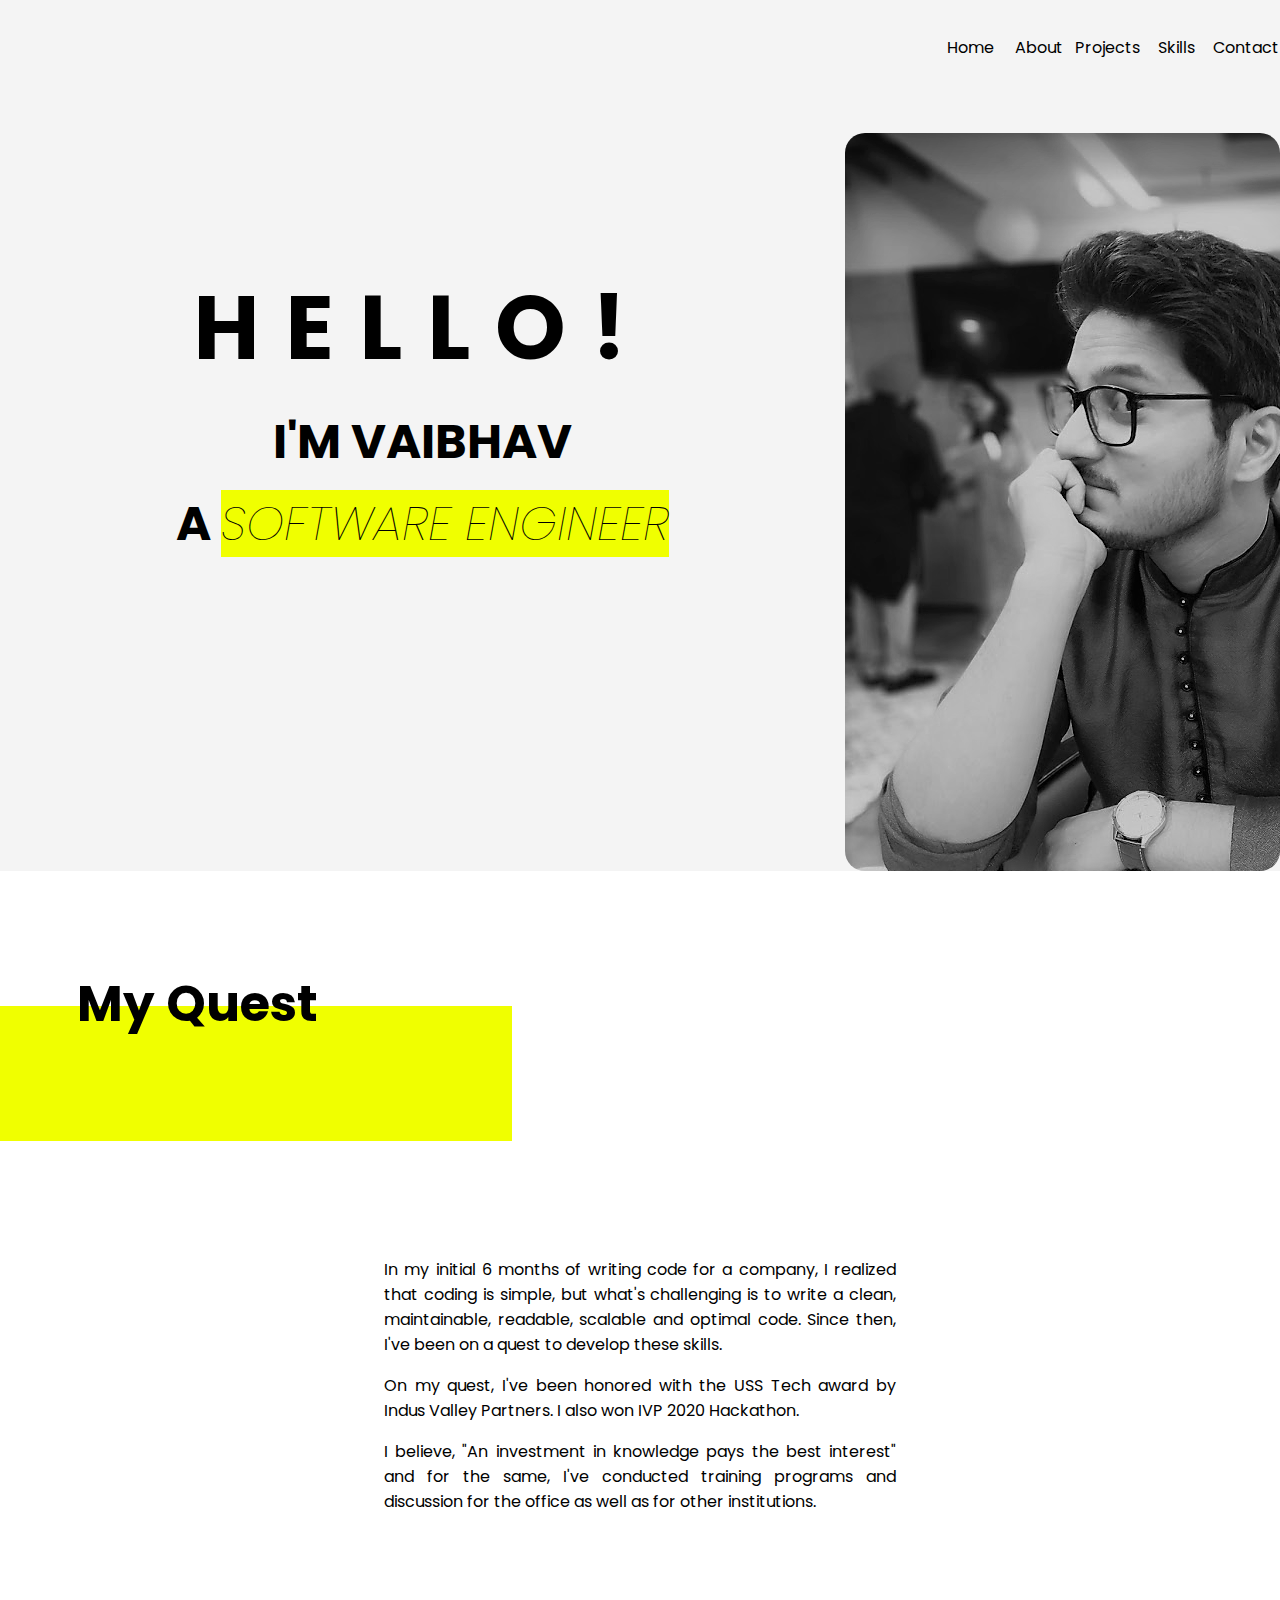
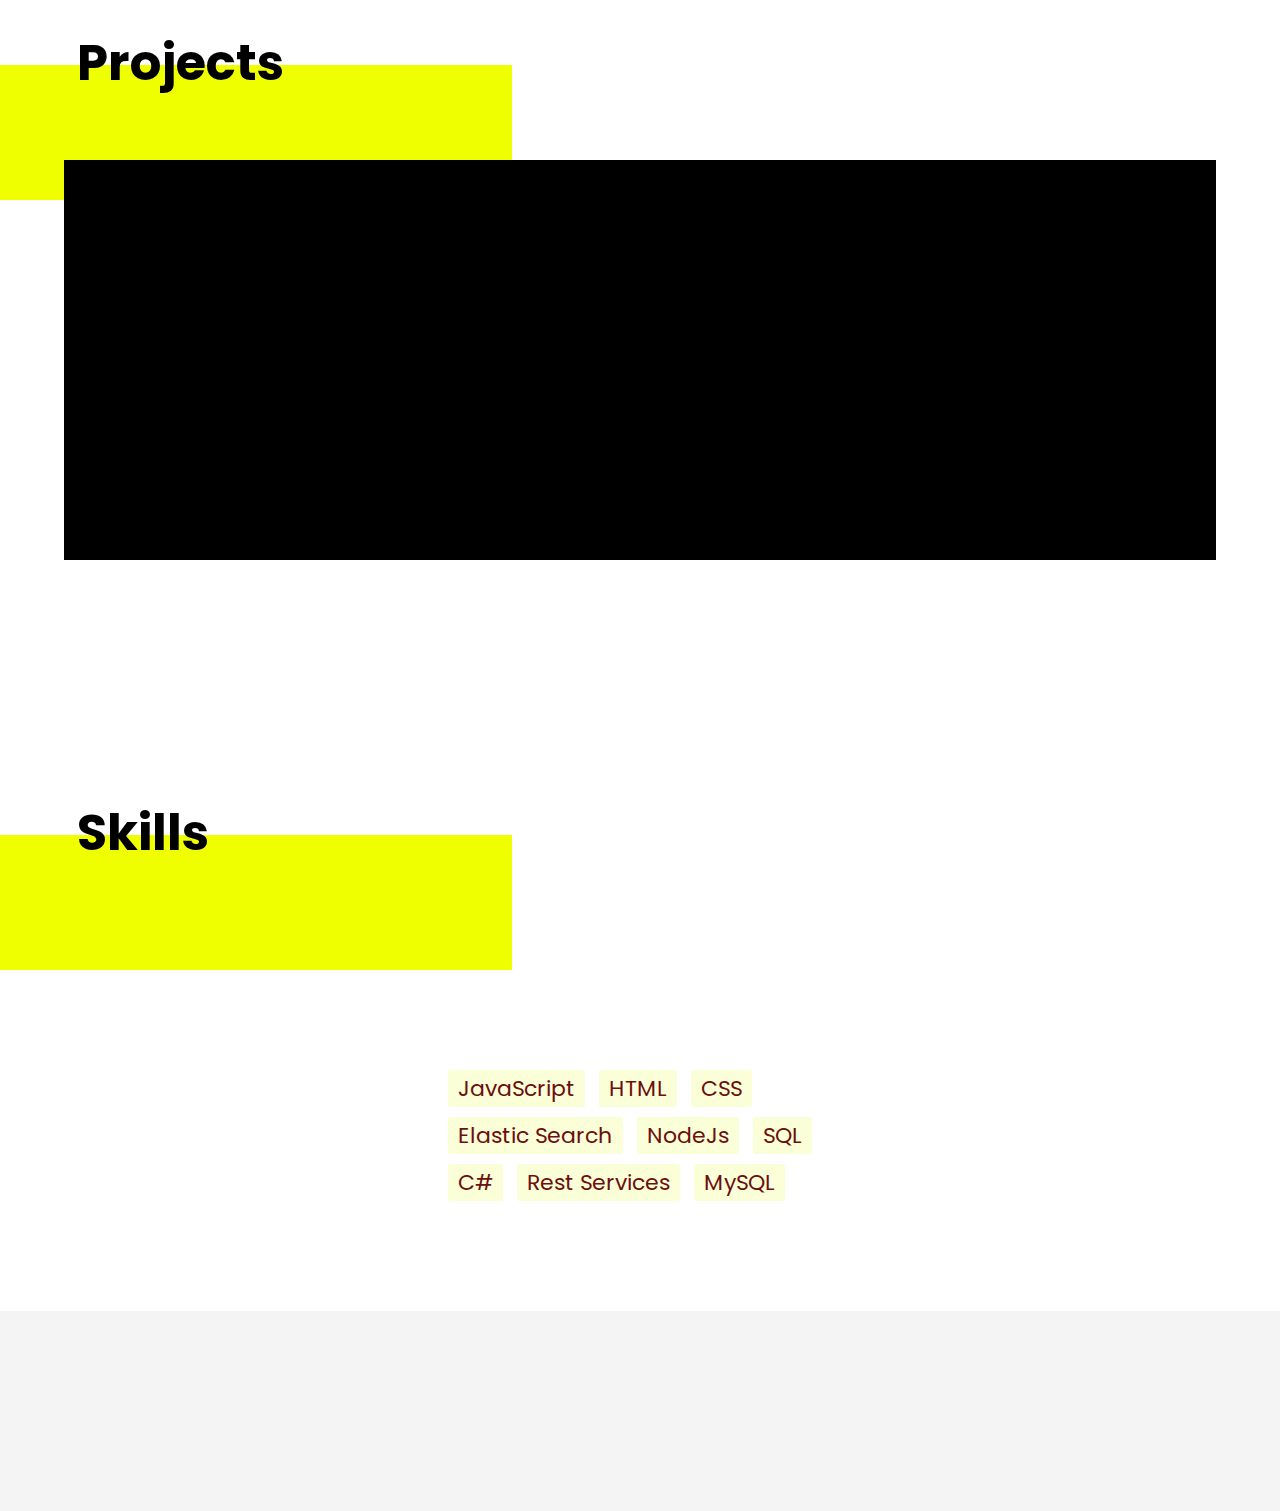
==== Index.html @ 17b0c1df "first commit" ====
<!DOCTYPE html>
<html>
<header>
	<link rel="stylesheet" type="text/css" href="css/portfolio.css">
	<link href="https://fonts.googleapis.com/css?family=Poppins&display=swap" rel="stylesheet">
</header>
<body>
	<div id="header">
		<div id="leftHeader"></div>
		<div id="rightHeader">
			<div id="navBar">
				<ul>
					<li>Home</li>
					<li>About</li>
					<li>Projects</li>
					<li>Skills</li>
					<li>Contact</li>
				</ul>
			</div>
		</div>
	</div>
	<div id="landingPage">
		<div id="leftPanel">
			<h1>
				<!-- <p>Hi! I'm Vaibhav Kumar</p>
				<p>A
					<span class="highlight">software engineer</span>
				</p> -->
				<p id="hello">HELLO!</p>
				<p id="vaibhav">I'm Vaibhav</p>
				<p id="engineer">A
					<span class="highlight"><i>software engineer</i></span>
				</p>
			</h1>			
		</div>
		<div id="rightPanel">
			<div id="image"></div>
		</div>
	</div>
	<div id="about">
		<div class="subheader">
			<div class="title"></div>
			<div class="yellowDiv">
				<h1>My Quest</h1>
			</div>
		</div>
		<div id="aboutContent">
			<p>In my initial 6 months of writing code for a company, I realized that coding is simple, but what's challenging is to write a clean, maintainable, readable, scalable and optimal code. Since then, I've been on a quest to develop these skills. </p>
			<p>On my quest, I've been honored with the USS Tech award by Indus Valley Partners. I also won IVP 2020 Hackathon.</p>
			<p>I believe, "An investment in knowledge pays the best interest" and for the same, I've conducted training programs and discussion for the office as well as for other institutions.</p>
			</p>
		</div>
	</div>
	<div id="projects">
		<div class="subheader">
			<div class="title"></div>
			<div class="yellowDiv">
				<h1>Projects</h1>
			</div>
		</div>
		<div id="projectsContent">			
		</div>
	</div>
	<div id="skills">		
		<div class="subheader">
			<div class="title"></div>
			<div class="yellowDiv">
				<h1>Skills</h1>
			</div>
		</div>				
		<div id="skillsContent">
			<div id="content">
				<span>JavaScript</span>
				<span>HTML</span>
				<span>CSS</span>
				<span>Elastic Search</span>
				<span>NodeJs</span>
				<span>SQL</span>
				<span>C#</span>								
				<span>Rest Services</span>
				<span>MySQL</span>
			</div>			
		</div>
	</div>
	<div id="footer"></div>
</body>
</html>
---- css/portfolio.css ----
body {
	margin: 0;
    font-family: 'Poppins', sans-serif;
}

#header {
	min-width: 980px;	
	width: 100%;
	height: 133px;
	background-color: #f4f4f4;
	display: flex;
}

#header #leftHeader{
	width: 70%;
	height: 100%;
}

#header #rightHeader{
	width: 30%;
	height: 100%;
}


#header #rightHeader #navBar ul{
	list-style:none;
	display: flex;
	margin-top: 9%;
}

#header #rightHeader #navBar ul li{ 
	width: 72px;
    height: 24px;
    text-align: center;
}

#hello {
	font-size: 90px;
    margin: 0;
    letter-spacing: 25px;
}

#vaibhav {
	font-size: 48px;
	margin-top: 0px !important;
}

#engineer {
	font-size: 48px;
}

.highlight {
	background-color: #f0ff00;
	font-weight: 100;
}

#landingPage {
	min-width: 980px;	
	width: 100%;
	height: 738px;	
	display: flex;
	background-color:#f4f4f4;
}

#landingPage #leftPanel {
	width: 66%;
	height: 100%;	
	background-color: #f4f4f4;
	font-size: 32px;
}

#landingPage #leftPanel h1 {
	text-align: center;
    margin-top: 15%;
    text-transform: uppercase;
}

#landingPage #leftPanel h1 p{
	margin:10px;
}

#landingPage #rightPanel {
	width: 34%;
	height: 100%;	
}

.subheader {
	height: 270px;
	width: 100%;
}

.title {
	height: 50%;
}

.yellowDiv {
	height: 50%;
	width: 40%;
	background-color: #f0ff00;
}

 .yellowDiv h1 {
 	position: relative;
    top: -40px;
    margin: 0;
    margin-left: 15%;
    font-size: 50px;
 }

 #rightPanel #image {
 	background-image: url("../images/dp.png");
 	height: 100%;
 	width: 100%;
 	border-radius: 20px;
 }

#about #aboutContent {
	width: 40%;
    text-align: justify;
    margin: auto; 
    padding-top: 100px;   
}

#projects #projectsContent {
	background-color: black;
    width: 90%;
    margin: auto;
    height: 400px;
    position: relative;
    top: -40px;
}

#skills {
	width: 100%;
	margin-top: 100px;
}

#skills .skillsSection {
	width: 40%;
    height: 800px;
    background-color: #f4f4f4;
    margin: auto;
    margin-top: 100px;
}

.verticalYellowDiv {
	height: 650px;
    background-color: #f0ff00;
    width: 100px;
    position: relative;
    margin-left: 93%;
    top: 70px;
}

#skills span{
    font-size: 22px;
    background-color: #fbffd7;
    padding: 2px 10px 2px 10px;
    border-radius: 2px;
    margin: 0px 10px 10px 0px;
    color: #6b0f0f;
    display: inline-block;
}

.grey {
	background-color: #E0E0E0;
}

.black {
	background-color: #0f0e0e;
	color: white;
}

#skillsContent {
	width: 100%;
}

#skillsContent #content {
	width: 30%;
	margin: 100px auto 100px auto;
}

#footer {
	background-color: #f4f4f4;
	height: 200px;
	width: 100%;
}
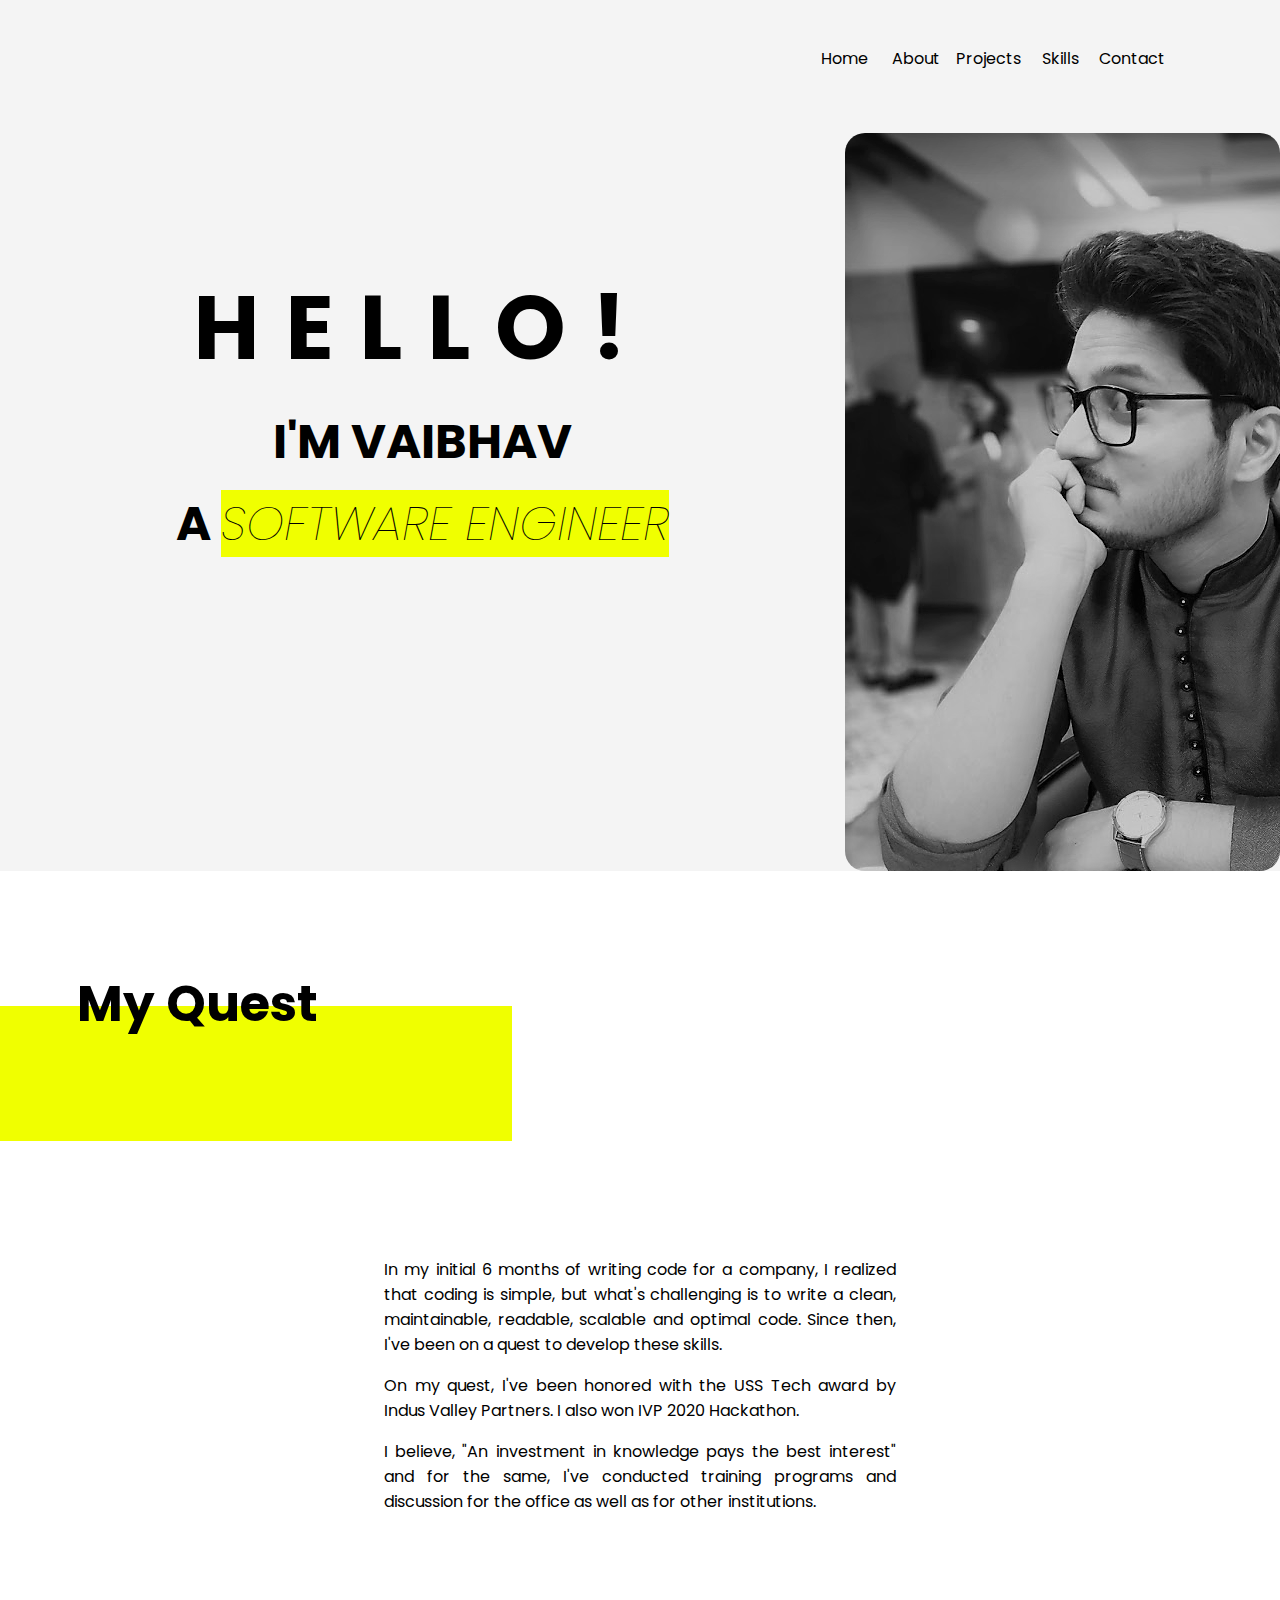
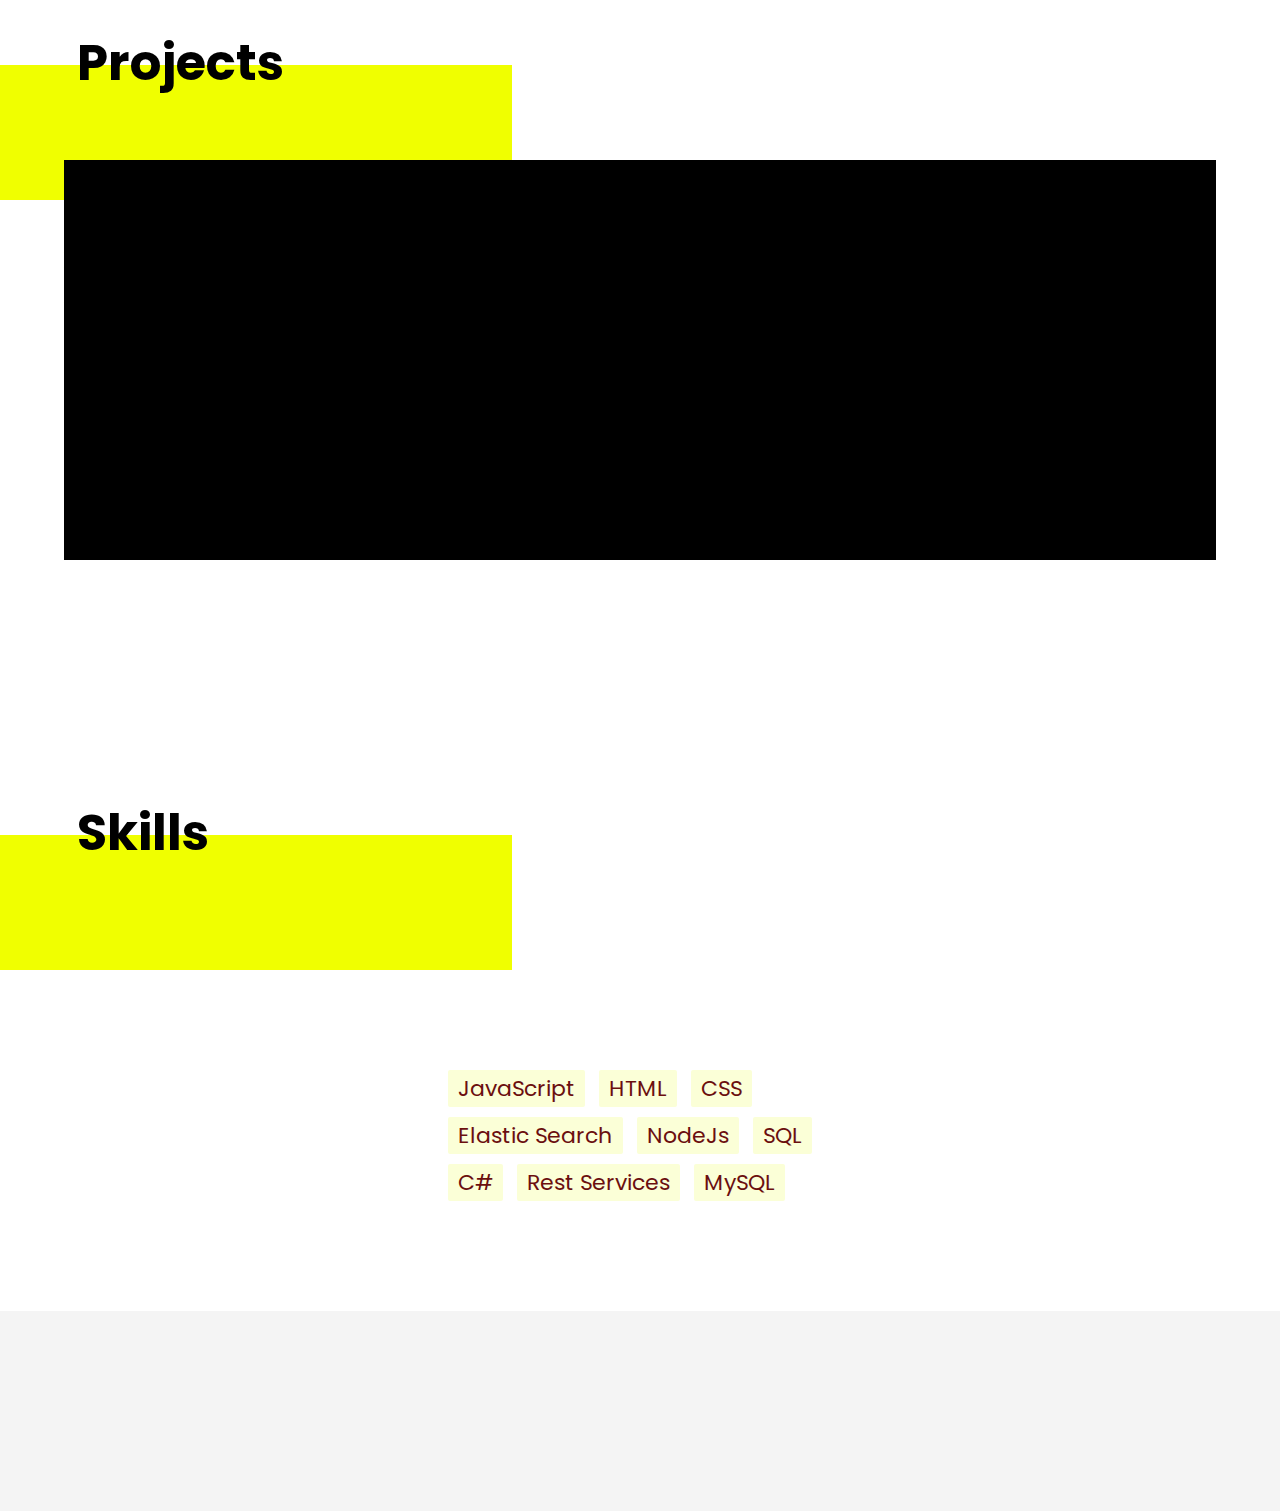
==== commit 2f6c8e70: "-- changelog:    1. Updated index    2. Updated css    3. removed dp2    4. Edited dp" ====
--- a/Index.html
+++ b/Index.html
@@ -58,7 +58,23 @@
 				<h1>Projects</h1>
 			</div>
 		</div>
-		<div id="projectsContent">			
+		<div id="projectsContent">	
+			<div id="projectsInnerContent">
+				<div id="ivpPolaris">
+					<div id="ivpImage"></div>
+					<div id="polaris" class="projectSubheader">IVP Polaris</div>
+					<div id="learnMore" class="learnMore"><i>Learn More</i></div>
+				</div>
+				<div id="ivpHackthon">
+					<div class="projectSubheader">IVP Hackthon</div>
+					<div class="learnMore"><i>Learn More</i></div>
+				</div>
+				<div id="ThinkLearnGrow">
+					<div id="ivpImage"></div>
+					<div class="projectSubheader">Think, Learn & grow</div>
+					<div  class="learnMore"><i>Learn More</i></div>
+				</div>
+			</div>			
 		</div>
 	</div>
 	<div id="skills">		
--- a/css/portfolio.css
+++ b/css/portfolio.css
@@ -12,12 +12,31 @@
 }
 
 #header #leftHeader{
-	width: 70%;
+	width: 60%;
 	height: 100%;
 }
 
+#header #leftHeaderContent {
+	margin-left: 50px;
+}
+
+#header #leftHeaderContent h3{
+	margin: 35px 0px 0px 0px;
+    letter-spacing: 5px;
+    text-transform: uppercase;   
+}
+
+#header #leftHeaderContent p{
+    margin: 0;
+    text-transform: lowercase; 
+}
+
+.borderLeft {
+	 border-left: 10px solid #f0ff00;
+}
+
 #header #rightHeader{
-	width: 30%;
+	width: 40%;
 	height: 100%;
 }
 
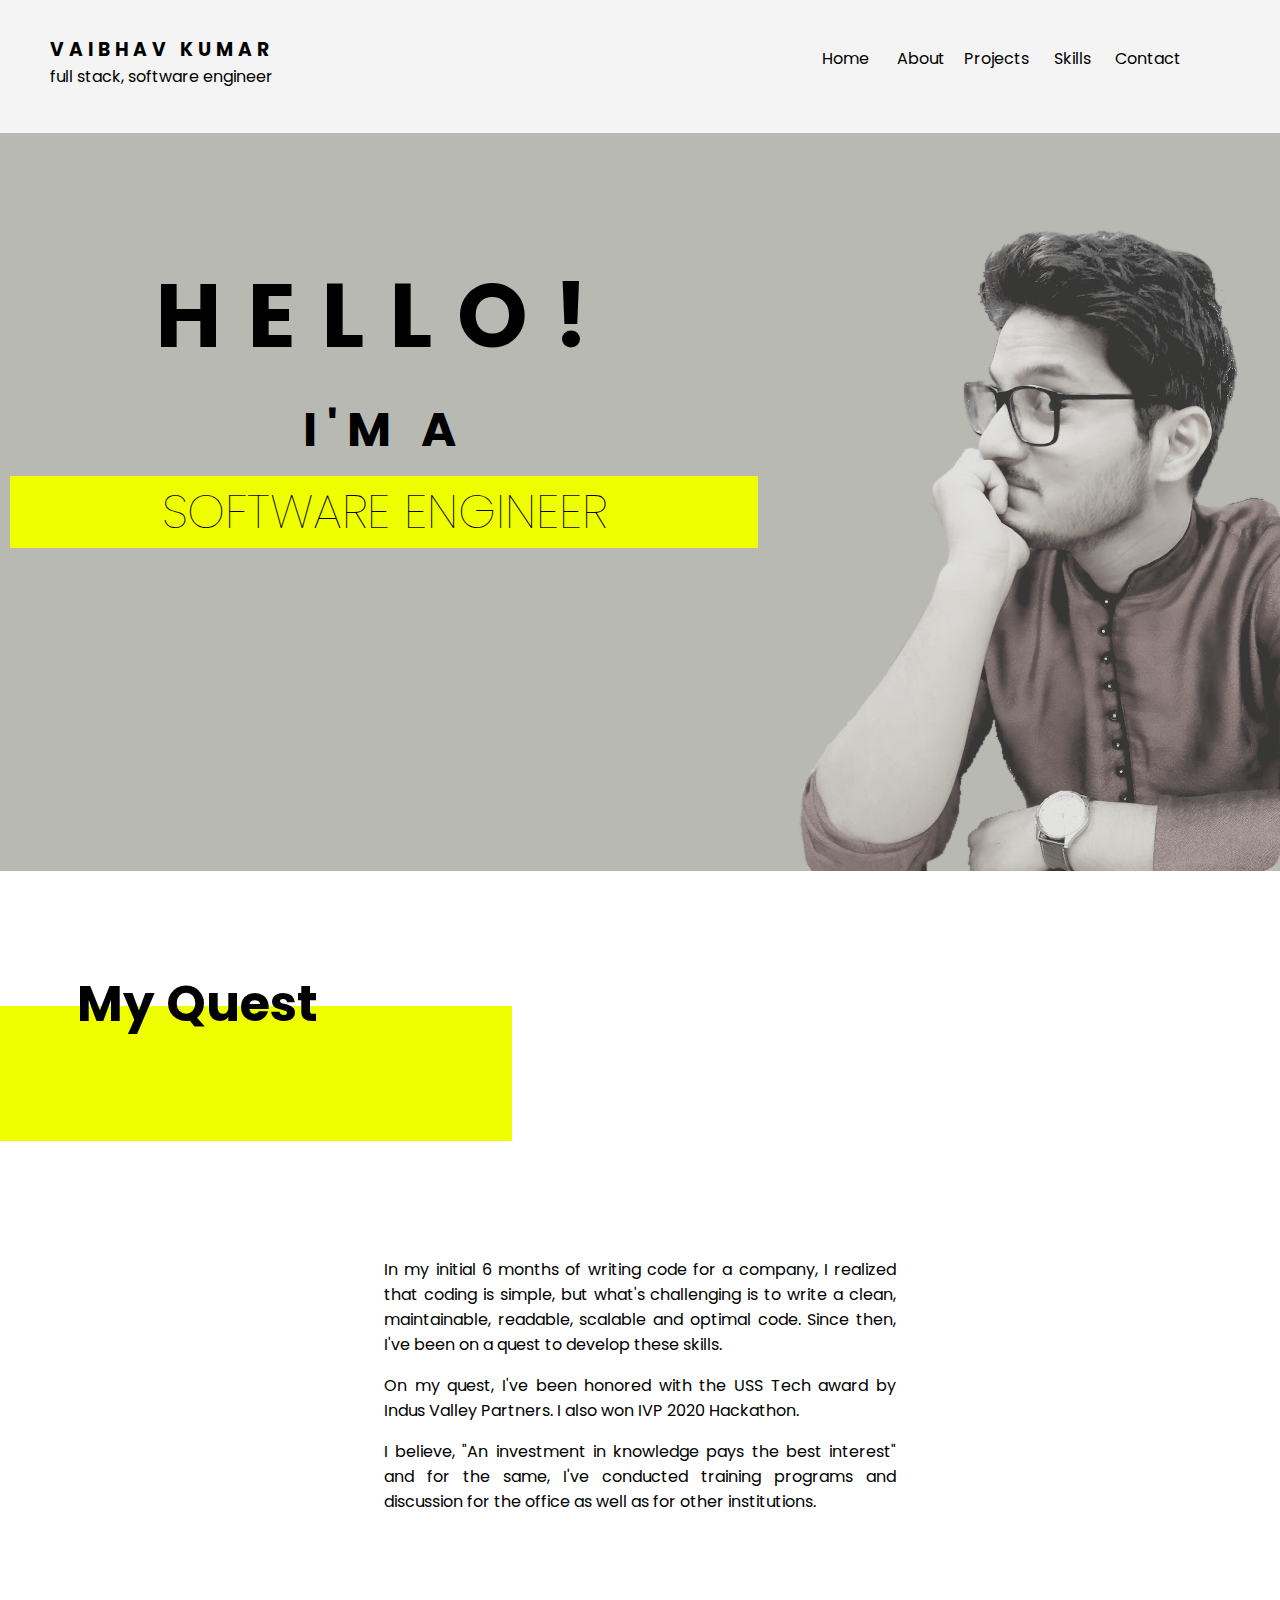
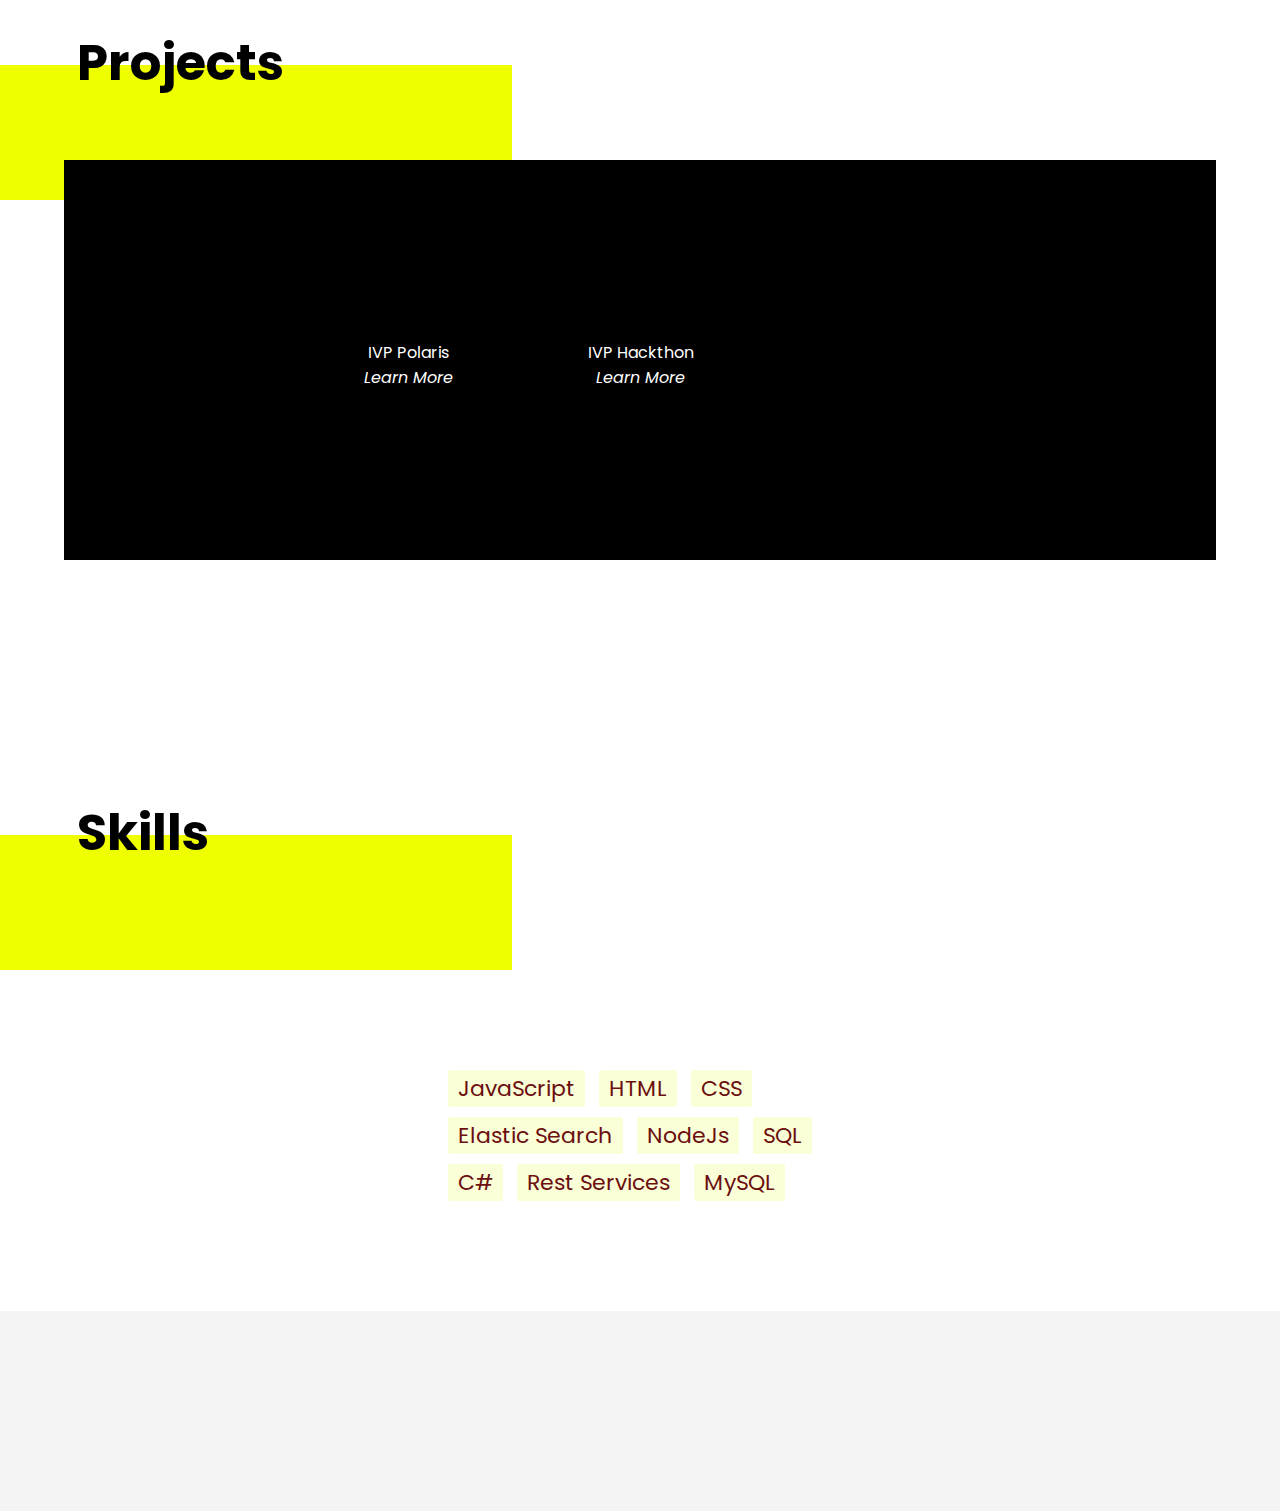
==== commit 6e2f2d7e: "changes in index.html and css" ====
--- a/Index.html
+++ b/Index.html
@@ -6,7 +6,15 @@
 </header>
 <body>
 	<div id="header">
-		<div id="leftHeader"></div>
+		<div id="leftHeader">
+			<div id="leftHeaderContent">
+				<div style="display: inline-block">
+					<div class="borderLeft"></div>
+					<h3>Vaibhav Kumar</h3>
+				</div>				
+				<p>Full Stack, Software Engineer</p>
+			</div>			
+		</div>
 		<div id="rightHeader">
 			<div id="navBar">
 				<ul>
@@ -22,15 +30,10 @@
 	<div id="landingPage">
 		<div id="leftPanel">
 			<h1>
-				<!-- <p>Hi! I'm Vaibhav Kumar</p>
-				<p>A
-					<span class="highlight">software engineer</span>
-				</p> -->
 				<p id="hello">HELLO!</p>
-				<p id="vaibhav">I'm Vaibhav</p>
-				<p id="engineer">A
-					<span class="highlight"><i>software engineer</i></span>
-				</p>
+				<p id="iam">I'm a</p>
+				<p id="engineer" class="highlight">software engineer</span>
+				</p>				
 			</h1>			
 		</div>
 		<div id="rightPanel">
--- a/css/portfolio.css
+++ b/css/portfolio.css
@@ -48,7 +48,7 @@
 }
 
 #header #rightHeader #navBar ul li{ 
-	width: 72px;
+	width: 16%;
     height: 24px;
     text-align: center;
 }
@@ -59,9 +59,10 @@
     letter-spacing: 25px;
 }
 
-#vaibhav {
+#iam {
 	font-size: 48px;
 	margin-top: 0px !important;
+	letter-spacing: 10px;
 }
 
 #engineer {
@@ -78,13 +79,14 @@
 	width: 100%;
 	height: 738px;	
 	display: flex;
-	background-color:#f4f4f4;
+	background-color:#b9b9b4;
+	color: #000000;
+	/*background-color:#f4f4f4;*/
 }
 
 #landingPage #leftPanel {
-	width: 66%;
+	width: 60%;
 	height: 100%;	
-	background-color: #f4f4f4;
 	font-size: 32px;
 }
 
@@ -99,7 +101,7 @@
 }
 
 #landingPage #rightPanel {
-	width: 34%;
+	width: 40%;
 	height: 100%;	
 }
 
@@ -131,6 +133,8 @@
  	height: 100%;
  	width: 100%;
  	border-radius: 20px;
+ 	background-repeat: no-repeat;
+ 	opacity: 0.7;
  }
 
 #about #aboutContent {
@@ -147,6 +151,18 @@
     height: 400px;
     position: relative;
     top: -40px;
+}
+
+#projects #projectsInnerContent{
+	width: 60%;
+	margin: auto;
+}
+
+#projects #projectsInnerContent > div{
+    display: inline-block;
+    width: 33%;
+    text-align: center;
+    margin-top: 180px;
 }
 
 #skills {
@@ -203,4 +219,16 @@
 	background-color: #f4f4f4;
 	height: 200px;
 	width: 100%;
+}
+
+#ivpImage {
+	background-image: url("../image/ivp.png");
+}
+
+.projectSubheader {
+	color: white;
+}
+
+.learnMore {
+	color: white;
 }